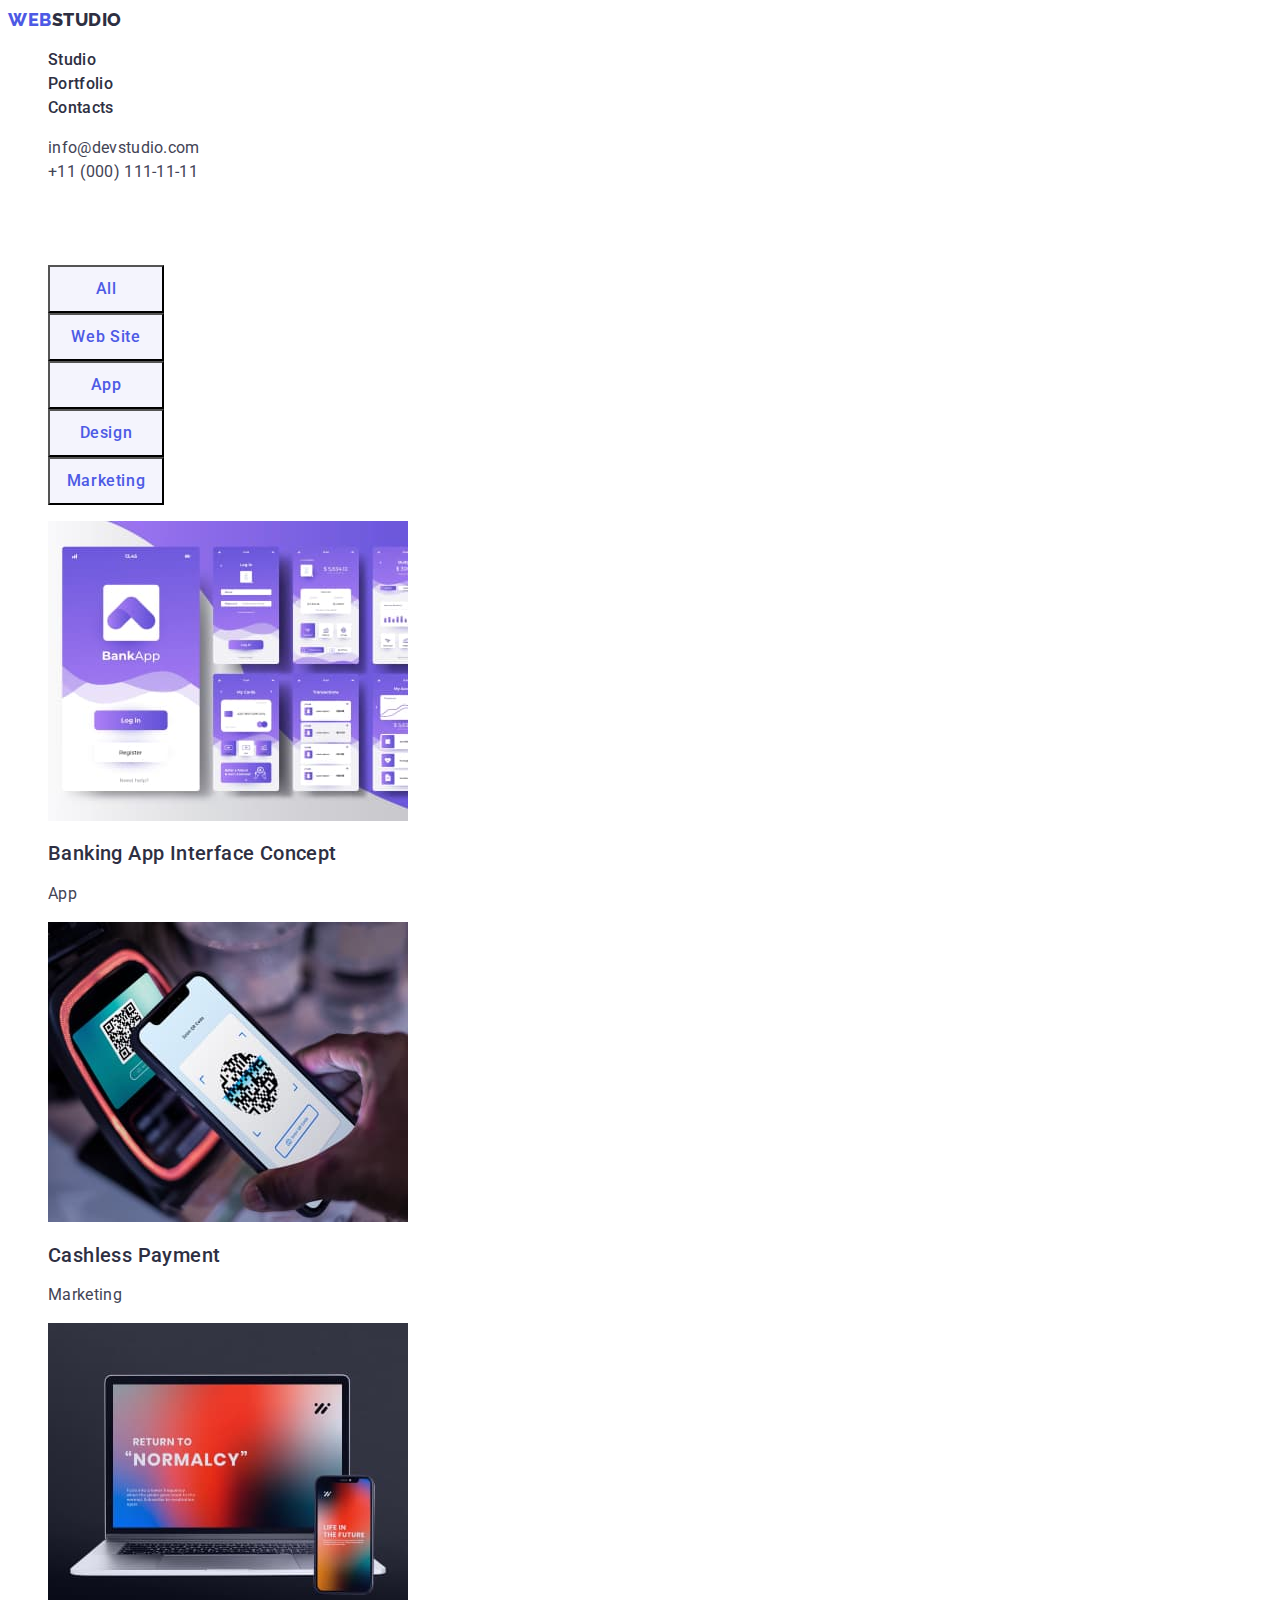
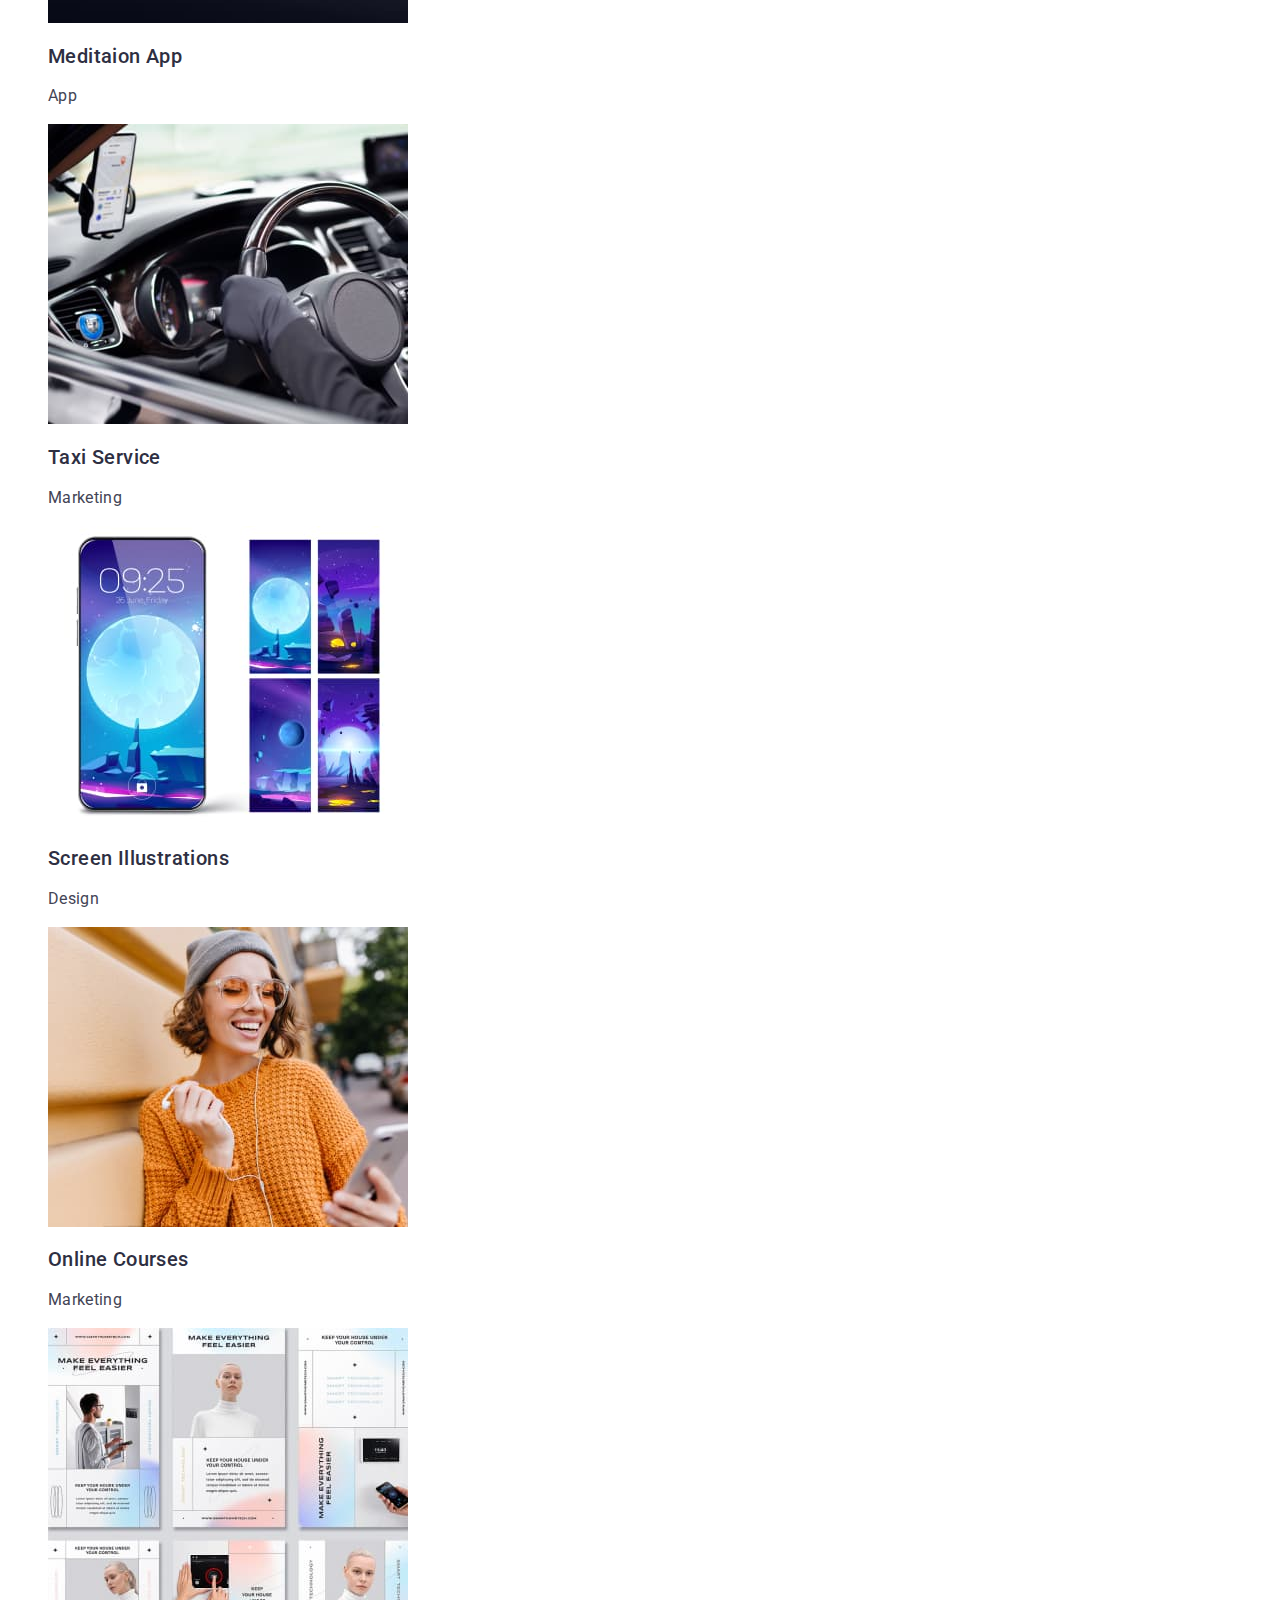
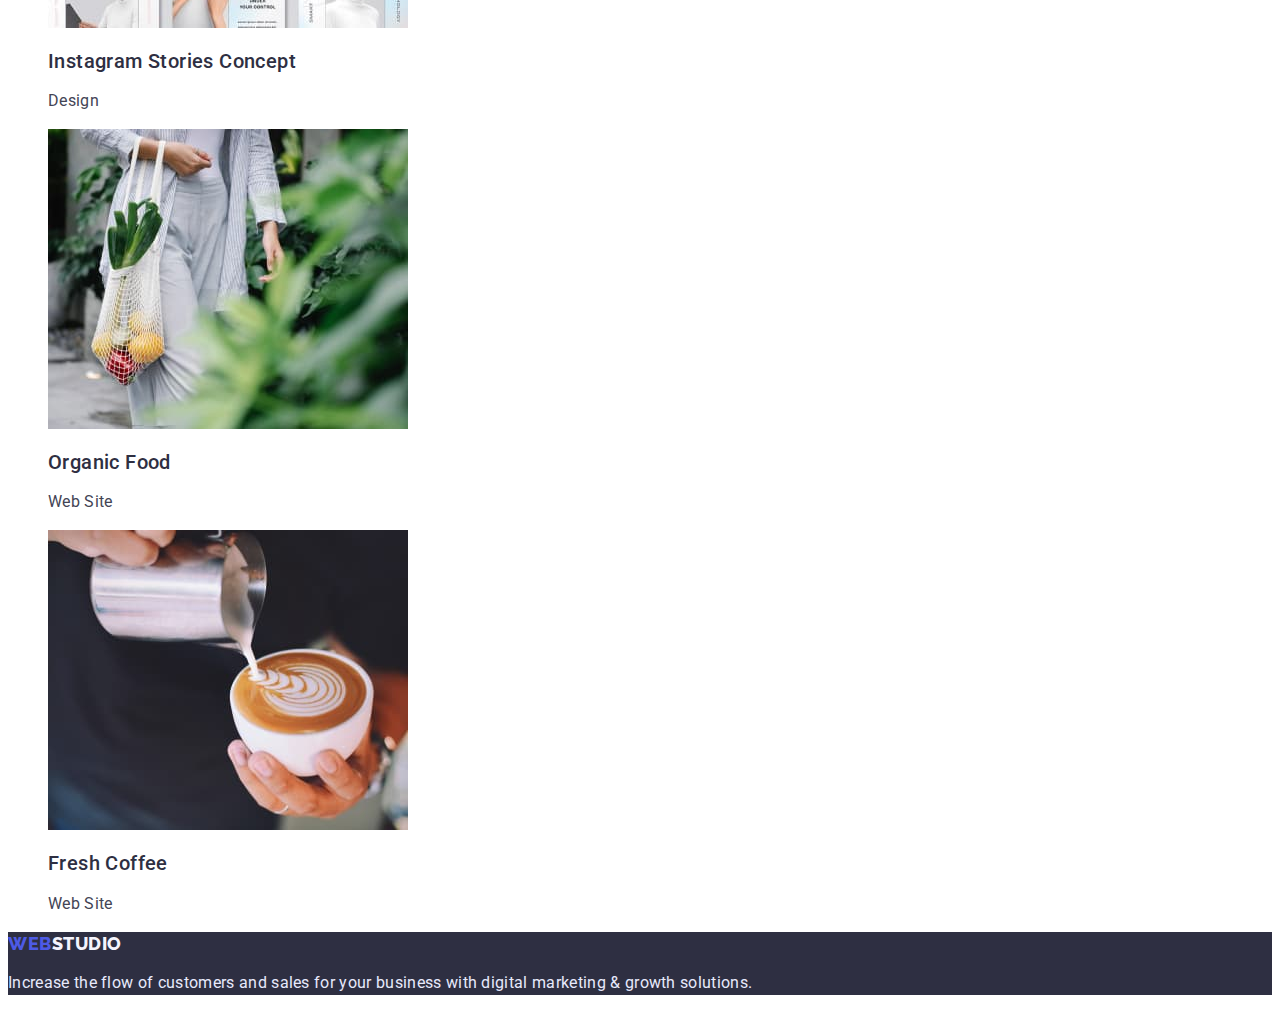
==== portfolio.html @ bd802d72 "Клонуємо репозиторій" ====
<!DOCTYPE html>
<html lang="en">
  <head>
    <meta charset="UTF-8" />
    <meta http-equiv="X-UA-Compatible" content="IE=edge" />
    <meta name="viewport" content="width=device-width, initial-scale=1.0" />
    <title>WebStudio</title>
    <link rel="preconnect" href="https://fonts.googleapis.com" />
    <link rel="preconnect" href="https://fonts.gstatic.com" crossorigin />
    <link
      href="https://fonts.googleapis.com/css2?family=Raleway:wght@800&family=Roboto:wght@400;500;700;900&display=swap"
      rel="stylesheet"
    />
    <link rel="stylesheet" href="./css/styles.css" />
  </head>

  <body>
    <!-- HEADER -->
    <header class="page-header">
      <nav class="page-nav">
        <!-- Logotype -->
        <a href="./index.html" class="logo-text link">
          <span class="logo-text-accent">Web</span>Studio
        </a>

        <!-- Nav -->
        <ul class="menu list">
          <li class="menu-item">
            <a class="menu-link link" href="./index.html">Studio</a>
          </li>
          <li class="menu-item">
            <a class="menu-link link" href="./portfolio.html">Portfolio</a>
          </li>
          <li class="menu-item">
            <a class="menu-link link" href="">Contacts</a>
          </li>
        </ul>
      </nav>

      <!-- Contacts -->
      <address class="contacts">
        <ul class="site-contacts list">
          <li>
            <a class="contacts-item link" href="mailto:info@devstudio.com"
              >info@devstudio.com</a
            >
          </li>
          <li>
            <a class="contacts-item link" href="tel:+110001111111"
              >+11 (000) 111-11-11</a
            >
          </li>
        </ul>
      </address>
    </header>

    <!-- MAIN -->
    <main>
      <!-- Portfolio -->
      <section class="portfolio-section">
        <h1 class="main-title hidden">Portfolio</h1>
        <ul class="filter-btn-list list">
          <li><button type="button" class="filter-btn">All</button></li>
          <li><button type="button" class="filter-btn">Web Site</button></li>
          <li><button type="button" class="filter-btn">App</button></li>
          <li><button type="button" class="filter-btn">Design</button></li>
          <li><button type="button" class="filter-btn">Marketing</button></li>
        </ul>

        <ul class="portfolio-list list">
          <li>
            <a class="link" href="">
              <img
                src="./images/portfolio/portfolio-img-1.jpg"
                alt="Banking App"
                width="360"
                height="300"
              />
              <h2 class="subtitle">Banking App Interface Concept</h2>
              <p class="text">App</p>
            </a>
          </li>
          <li>
            <a class="link" href="">
              <img
                src="./images/portfolio/portfolio-img-2.jpg"
                alt="Cashless Payment"
                width="360"
                height="300"
              />
              <h2 class="subtitle">Cashless Payment</h2>
              <p class="text">Marketing</p>
            </a>
          </li>
          <li>
            <a class="link" href="">
              <img
                src="./images/portfolio/portfolio-img-3.jpg"
                alt="Meditaion App"
                width="360"
                height="300"
              />
              <h2 class="subtitle">Meditaion App</h2>
              <p class="text">App</p>
            </a>
          </li>
          <li>
            <a class="link" href="">
              <img
                src="./images/portfolio/portfolio-img-4.jpg"
                alt="Taxi Service"
                width="360"
                height="300"
              />
              <h2 class="subtitle">Taxi Service</h2>
              <p class="text">Marketing</p>
            </a>
          </li>
          <li>
            <a class="link" href="">
              <img
                src="./images/portfolio/portfolio-img-5.jpg"
                alt="Screen Illustrations"
                width="360"
                height="300"
              />
              <h2 class="subtitle">Screen Illustrations</h2>
              <p class="text">Design</p>
            </a>
          </li>
          <li>
            <a class="link" href="">
              <img
                src="./images/portfolio/portfolio-img-6.jpg"
                alt="Online Courses"
                width="360"
                height="300"
              />
              <h2 class="subtitle">Online Courses</h2>
              <p class="text">Marketing</p>
            </a>
          </li>
          <li>
            <a class="link" href="">
              <img
                src="./images/portfolio/portfolio-img-7.jpg"
                alt="Instagram Stories"
                width="360"
                height="300"
              />
              <h2 class="subtitle">Instagram Stories Concept</h2>
              <p class="text">Design</p>
            </a>
          </li>
          <li>
            <a class="link" href="">
              <img
                src="./images/portfolio/portfolio-img-8.jpg"
                alt="Organic Food"
                width="360"
                height="300"
              />
              <h2 class="subtitle">Organic Food</h2>
              <p class="text">Web Site</p>
            </a>
          </li>
          <li>
            <a class="link" href="">
              <img
                src="./images/portfolio/portfolio-img-9.jpg"
                alt="Fresh Coffee"
                width="360"
                height="300"
              />
              <h2 class="subtitle">Fresh Coffee</h2>
              <p class="text">Web Site</p>
            </a>
          </li>
        </ul>
      </section>
    </main>

    <!-- FOOTER -->
    <footer class="page-footer">
      <a href="./index.html" class="logo-text logo-text-footer link">
        <span class="logo-text-accent">Web</span>Studio
      </a>
      <p class="footer-text">
        Increase the flow of customers and sales for your business with digital
        marketing & growth solutions.
      </p>
    </footer>
  </body>
</html>
---- css/styles.css ----
:root {
  --primary-bkg-color: #ffffff;
  --primary-text-color: #2e2f42;
  --body-text-color: #434455;
  --primary-brand-color: #4d5ae5;
  --accent-color: #404bbf;
  --success-messages-color: #31d0aa;
  --subtitle-text-color: #8e8f99;
  --hero-text-color: #ffffff;
  --footer-logo-color: #f4f4fd;
  --footer-text-color: #e7e9fc;
  --box-shadow: rgba(0, 0, 0, 0.15);
}

body {
  font-family: "Roboto", sans-serif;
  font-size: 16px;
  color: var(--primary-text-color);
  background-color: var(--primary-bkg-color);
}

.list {
  list-style: none;
}

.link {
  text-decoration: none;
}

.contacts {
  font-style: normal;
}

/* ==========HEADER========== */
.logo-text {
  font-family: "Raleway";
  font-weight: 800;
  font-size: 18px;
  line-height: 1.33;
  align-items: center;
  letter-spacing: 0.03em;
  text-transform: uppercase;
  color: var(--primary-text-color);
}
.logo-text-accent {
  color: var(--primary-brand-color);
}

.menu-link {
  font-weight: 500;
  line-height: 1.5;
  letter-spacing: 0.02em;
  color: var(--primary-text-color);
}

.menu-link:hover,
.menu-link:focus,
.menu-link:active {
  color: var(--accent-color);
}

.contacts-item {
  font-weight: 400;
  line-height: 1.5;
  letter-spacing: 0.02em;
  color: var(--body-text-color);
}

.contacts-item:hover,
.contacts-item:focus,
.contacts-item:active {
  color: var(--accent-color);
}
/* ==========/HEADER========== */

/* ==========MAIN PAGE========== */
/* ==========Hero========== */
.hero-section {
  background-color: var(--primary-text-color);
  color: var(--hero-text-color);
}

.hero-title {
  font-weight: 700;
  font-size: 56px;
  line-height: 1.07;
  text-align: center;
  letter-spacing: 0.02em;
}

.modal-btn {
  font-family: inherit;
  font-weight: 500;
  font-size: 16px;
  line-height: 1.5;
  width: 169px;
  height: 56px;
  color: var(--hero-text-color);
  background: var(--primary-brand-color);
  box-shadow: 0px 4px 4px var(--box-shadow);
  border-radius: 4px;
  cursor: pointer;
}

.modal-btn:hover,
.modal-btn:focus,
.modal-btn:active {
  background-color: var(--accent-color);
}
/* ==========/Hero========== */

/* ==========Our advantages========== */
.hidden {
  opacity: 0;
}

.subtitle {
  font-weight: 500;
  font-size: 20px;
  line-height: 1.2;
  letter-spacing: 0.02em;
  color: var(--primary-text-color);
}

.text {
  line-height: 1.5;
  letter-spacing: 0.02em;
  color: var(--body-text-color);
}
/* ==========/Our advantages========== */

/* ==========What are we doing========== */
.section-title {
  font-weight: 700;
  font-size: 36px;
  line-height: 1.11;
  text-align: center;
  letter-spacing: 0.02em;
  text-transform: capitalize;
  color: var(--primary-text-color);
}
/* ==========/What are we doing========== */

/* ==========Our Team========== */
.team-section {
  background-color: var(--footer-logo-color);
}

.team-list-item {
  background-color: var(--primary-bkg-color);
}
/* ==========/Our Team========== */
/* ==========/MAIN PAGE========== */

/* ==========FOOTER========== */
.page-footer {
  background-color: var(--primary-text-color);
}

.logo-text-footer {
  color: var(--footer-logo-color);
}

.footer-text {
  font-weight: 400;
  line-height: 1.5;
  letter-spacing: 0.02em;
  color: var(--footer-text-color);
}
/* ==========/FOOTER========== */

/* ==========PORTFOLIO PAGE========== */
.filter-btn {
  font-family: inherit;
  font-weight: 500;
  font-size: 16px;
  line-height: 1.5;
  letter-spacing: 0.04em;
  width: 116px;
  height: 48px;
  color: var(--primary-brand-color);
  background-color: var(--footer-logo-color);
  cursor: pointer;
}

.filter-btn:hover,
.filter-btn:focus,
.filter-btn:active {
  color: var(--hero-text-color);
  background-color: var(--accent-color);
}
/* ==========/PORTFOLIO PAGE========== */
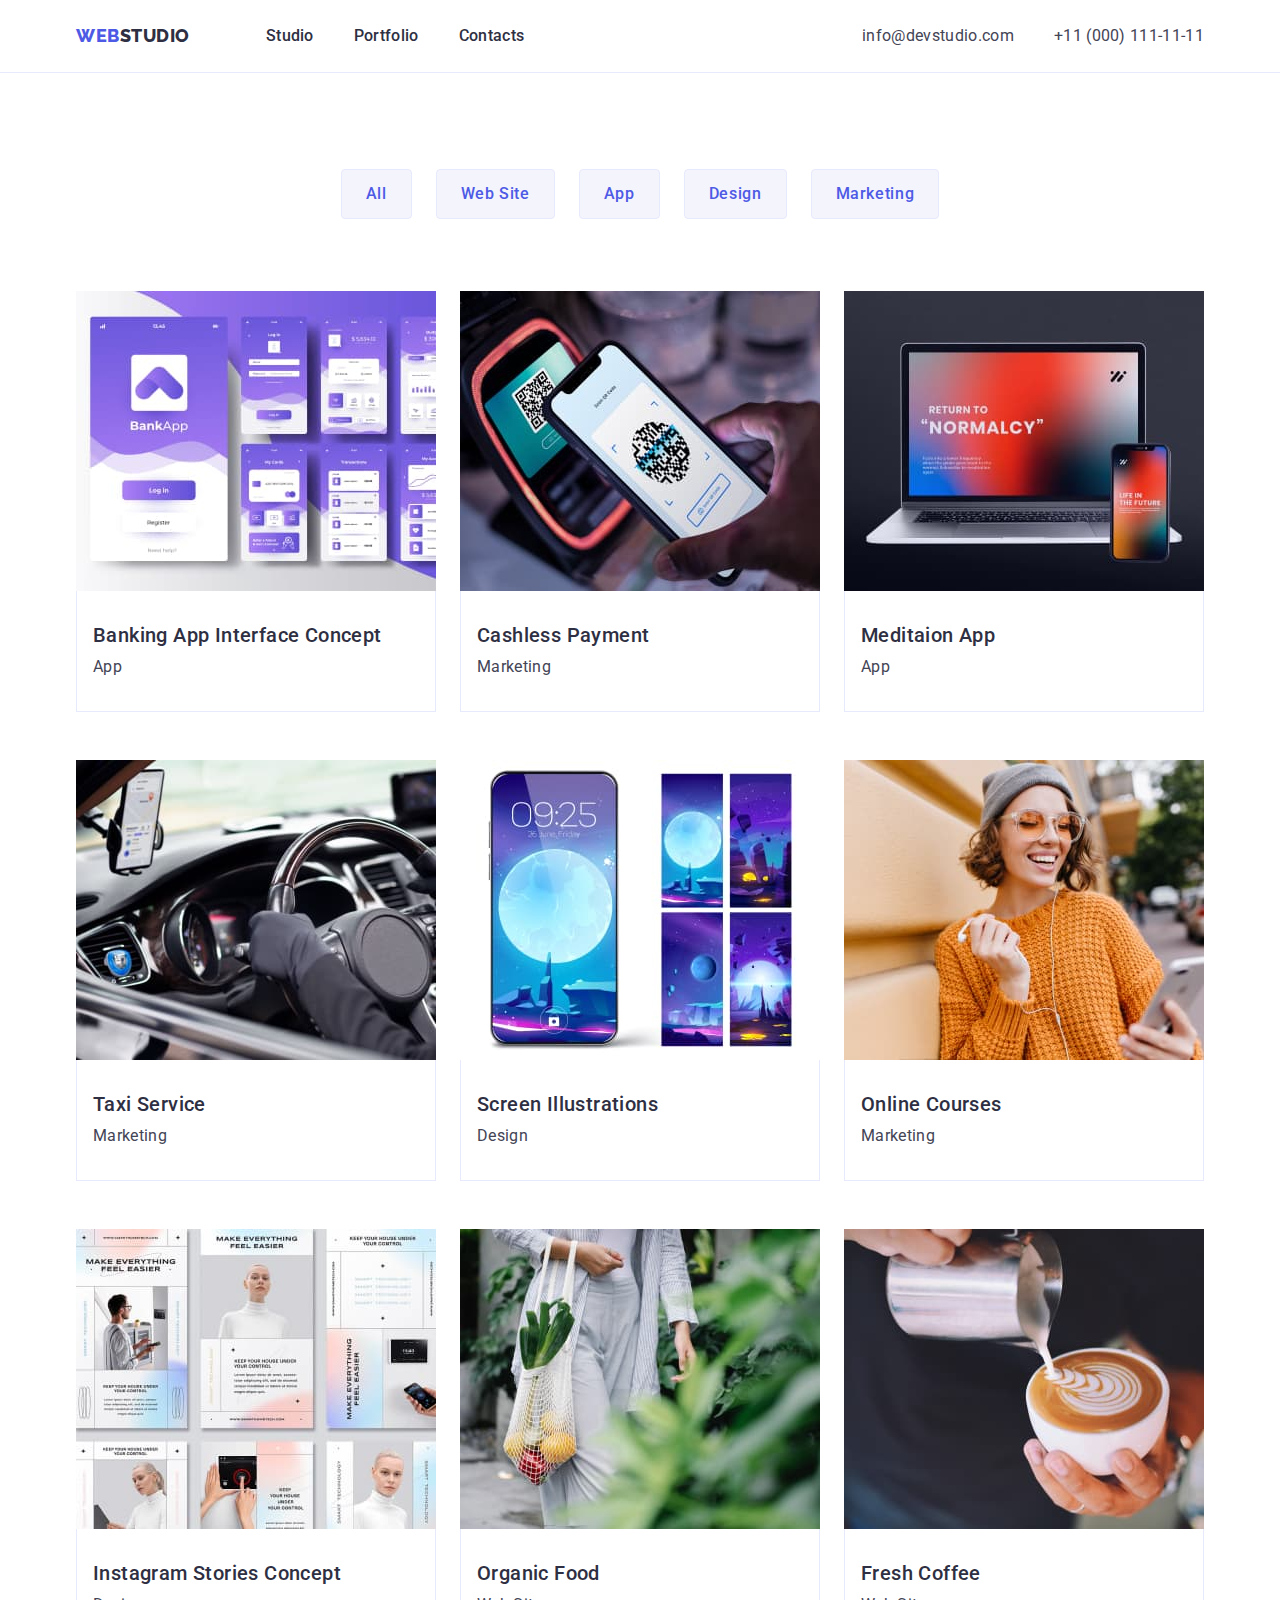
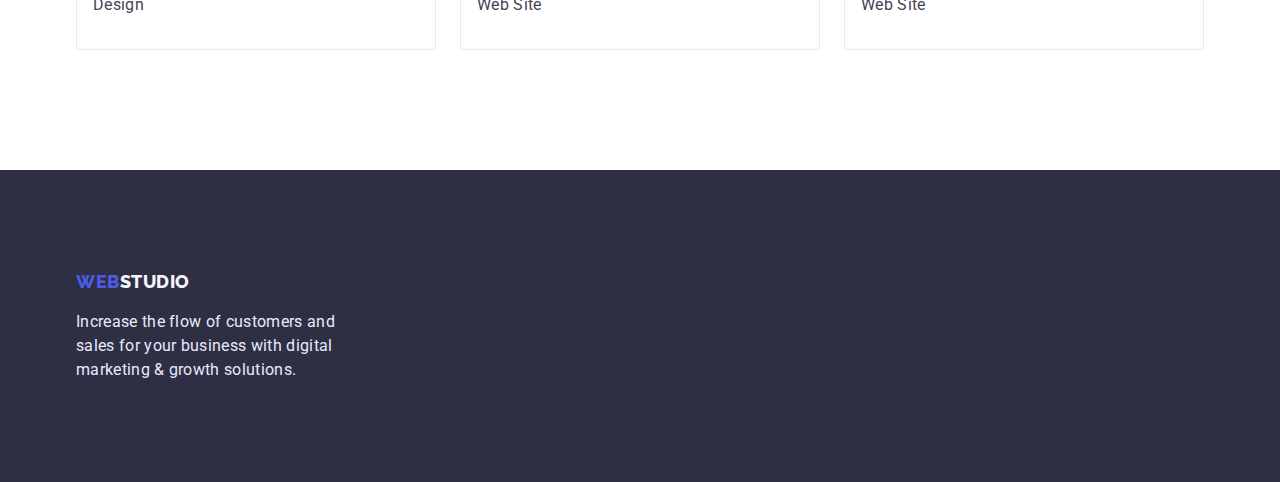
==== commit 0065817a: "Флексбокс закінчення" ====
--- a/portfolio.html
+++ b/portfolio.html
@@ -11,184 +11,222 @@
       href="https://fonts.googleapis.com/css2?family=Raleway:wght@800&family=Roboto:wght@400;500;700;900&display=swap"
       rel="stylesheet"
     />
+    <link
+      rel="stylesheet"
+      href="https://cdn.jsdelivr.net/npm/modern-normalize@1.1.0/modern-normalize.min.css"
+    />
     <link rel="stylesheet" href="./css/styles.css" />
   </head>
 
   <body>
     <!-- HEADER -->
-    <header class="page-header">
-      <nav class="page-nav">
-        <!-- Logotype -->
-        <a href="./index.html" class="logo-text link">
-          <span class="logo-text-accent">Web</span>Studio
-        </a>
-
-        <!-- Nav -->
-        <ul class="menu list">
-          <li class="menu-item">
-            <a class="menu-link link" href="./index.html">Studio</a>
-          </li>
-          <li class="menu-item">
-            <a class="menu-link link" href="./portfolio.html">Portfolio</a>
-          </li>
-          <li class="menu-item">
-            <a class="menu-link link" href="">Contacts</a>
-          </li>
-        </ul>
-      </nav>
-
-      <!-- Contacts -->
-      <address class="contacts">
-        <ul class="site-contacts list">
-          <li>
-            <a class="contacts-item link" href="mailto:info@devstudio.com"
-              >info@devstudio.com</a
-            >
-          </li>
-          <li>
-            <a class="contacts-item link" href="tel:+110001111111"
-              >+11 (000) 111-11-11</a
-            >
-          </li>
-        </ul>
-      </address>
+    <header class="page-header page-header-portfolio">
+      <div class="page-header-container container">
+        <nav class="page-nav">
+          <!-- Logotype -->
+          <a href="./index.html" class="logo-text link">
+            <span class="logo-text-accent">Web</span>Studio
+          </a>
+
+          <!-- Nav -->
+          <ul class="menu list">
+            <li class="menu-item">
+              <a class="menu-link link" href="./index.html">Studio</a>
+            </li>
+            <li class="menu-item">
+              <a class="menu-link link" href="./portfolio.html">Portfolio</a>
+            </li>
+            <li class="menu-item">
+              <a class="menu-link link" href="">Contacts</a>
+            </li>
+          </ul>
+        </nav>
+
+        <!-- Contacts -->
+        <address class="contacts">
+          <ul class="site-contacts list">
+            <li class="site-contacts-item">
+              <a class="contacts-link link" href="mailto:info@devstudio.com"
+                >info@devstudio.com</a
+              >
+            </li>
+            <li class="site-contacts-item">
+              <a class="contacts-link link" href="tel:+110001111111"
+                >+11 (000) 111-11-11</a
+              >
+            </li>
+          </ul>
+        </address>
+      </div>
     </header>
 
     <!-- MAIN -->
     <main>
       <!-- Portfolio -->
       <section class="portfolio-section">
-        <h1 class="main-title hidden">Portfolio</h1>
-        <ul class="filter-btn-list list">
-          <li><button type="button" class="filter-btn">All</button></li>
-          <li><button type="button" class="filter-btn">Web Site</button></li>
-          <li><button type="button" class="filter-btn">App</button></li>
-          <li><button type="button" class="filter-btn">Design</button></li>
-          <li><button type="button" class="filter-btn">Marketing</button></li>
-        </ul>
-
-        <ul class="portfolio-list list">
-          <li>
-            <a class="link" href="">
-              <img
-                src="./images/portfolio/portfolio-img-1.jpg"
-                alt="Banking App"
-                width="360"
-                height="300"
-              />
-              <h2 class="subtitle">Banking App Interface Concept</h2>
-              <p class="text">App</p>
-            </a>
-          </li>
-          <li>
-            <a class="link" href="">
-              <img
-                src="./images/portfolio/portfolio-img-2.jpg"
-                alt="Cashless Payment"
-                width="360"
-                height="300"
-              />
-              <h2 class="subtitle">Cashless Payment</h2>
-              <p class="text">Marketing</p>
-            </a>
-          </li>
-          <li>
-            <a class="link" href="">
-              <img
-                src="./images/portfolio/portfolio-img-3.jpg"
-                alt="Meditaion App"
-                width="360"
-                height="300"
-              />
-              <h2 class="subtitle">Meditaion App</h2>
-              <p class="text">App</p>
-            </a>
-          </li>
-          <li>
-            <a class="link" href="">
-              <img
-                src="./images/portfolio/portfolio-img-4.jpg"
-                alt="Taxi Service"
-                width="360"
-                height="300"
-              />
-              <h2 class="subtitle">Taxi Service</h2>
-              <p class="text">Marketing</p>
-            </a>
-          </li>
-          <li>
-            <a class="link" href="">
-              <img
-                src="./images/portfolio/portfolio-img-5.jpg"
-                alt="Screen Illustrations"
-                width="360"
-                height="300"
-              />
-              <h2 class="subtitle">Screen Illustrations</h2>
-              <p class="text">Design</p>
-            </a>
-          </li>
-          <li>
-            <a class="link" href="">
-              <img
-                src="./images/portfolio/portfolio-img-6.jpg"
-                alt="Online Courses"
-                width="360"
-                height="300"
-              />
-              <h2 class="subtitle">Online Courses</h2>
-              <p class="text">Marketing</p>
-            </a>
-          </li>
-          <li>
-            <a class="link" href="">
-              <img
-                src="./images/portfolio/portfolio-img-7.jpg"
-                alt="Instagram Stories"
-                width="360"
-                height="300"
-              />
-              <h2 class="subtitle">Instagram Stories Concept</h2>
-              <p class="text">Design</p>
-            </a>
-          </li>
-          <li>
-            <a class="link" href="">
-              <img
-                src="./images/portfolio/portfolio-img-8.jpg"
-                alt="Organic Food"
-                width="360"
-                height="300"
-              />
-              <h2 class="subtitle">Organic Food</h2>
-              <p class="text">Web Site</p>
-            </a>
-          </li>
-          <li>
-            <a class="link" href="">
-              <img
-                src="./images/portfolio/portfolio-img-9.jpg"
-                alt="Fresh Coffee"
-                width="360"
-                height="300"
-              />
-              <h2 class="subtitle">Fresh Coffee</h2>
-              <p class="text">Web Site</p>
-            </a>
-          </li>
-        </ul>
+        <div class="container">
+          <h1 class="main-title hidden">Portfolio</h1>
+          <ul class="filter-btn-list list">
+            <li class="filter-btn-item">
+              <button type="button" class="filter-btn">All</button>
+            </li>
+            <li class="filter-btn-item">
+              <button type="button" class="filter-btn">Web Site</button>
+            </li>
+            <li class="filter-btn-item">
+              <button type="button" class="filter-btn">App</button>
+            </li>
+            <li class="filter-btn-item">
+              <button type="button" class="filter-btn">Design</button>
+            </li>
+            <li class="filter-btn-item">
+              <button type="button" class="filter-btn">Marketing</button>
+            </li>
+          </ul>
+
+          <ul class="portfolio-list list">
+            <li class="portfolio-list-item">
+              <a class="portfolio-list-link link" href="">
+                <img
+                  src="./images/portfolio/portfolio-img-1.jpg"
+                  alt="Banking App"
+                  width="360"
+                  height="300"
+                />
+                <div class="portfolio-list-content">
+                  <h2 class="subtitle">Banking App Interface Concept</h2>
+                  <p class="text">App</p>
+                </div>
+              </a>
+            </li>
+            <li class="portfolio-list-item">
+              <a class="portfolio-list-link link" href="">
+                <img
+                  src="./images/portfolio/portfolio-img-2.jpg"
+                  alt="Cashless Payment"
+                  width="360"
+                  height="300"
+                />
+                <div class="portfolio-list-content">
+                  <h2 class="subtitle">Cashless Payment</h2>
+                  <p class="text">Marketing</p>
+                </div>
+              </a>
+            </li>
+            <li class="portfolio-list-item">
+              <a class="portfolio-list-link link" href="">
+                <img
+                  src="./images/portfolio/portfolio-img-3.jpg"
+                  alt="Meditaion App"
+                  width="360"
+                  height="300"
+                />
+                <div class="portfolio-list-content">
+                  <h2 class="subtitle">Meditaion App</h2>
+                  <p class="text">App</p>
+                </div>
+              </a>
+            </li>
+            <li class="portfolio-list-item">
+              <a class="portfolio-list-link link" href="">
+                <img
+                  src="./images/portfolio/portfolio-img-4.jpg"
+                  alt="Taxi Service"
+                  width="360"
+                  height="300"
+                />
+                <div class="portfolio-list-content">
+                  <h2 class="subtitle">Taxi Service</h2>
+                  <p class="text">Marketing</p>
+                </div>
+              </a>
+            </li>
+            <li class="portfolio-list-item">
+              <a class="portfolio-list-link link" href="">
+                <img
+                  src="./images/portfolio/portfolio-img-5.jpg"
+                  alt="Screen Illustrations"
+                  width="360"
+                  height="300"
+                />
+                <div class="portfolio-list-content">
+                  <h2 class="subtitle">Screen Illustrations</h2>
+                  <p class="text">Design</p>
+                </div>
+              </a>
+            </li>
+            <li class="portfolio-list-item">
+              <a class="portfolio-list-link link" href="">
+                <img
+                  src="./images/portfolio/portfolio-img-6.jpg"
+                  alt="Online Courses"
+                  width="360"
+                  height="300"
+                />
+                <div class="portfolio-list-content">
+                  <h2 class="subtitle">Online Courses</h2>
+                  <p class="text">Marketing</p>
+                </div>
+              </a>
+            </li>
+            <li class="portfolio-list-item">
+              <a class="portfolio-list-link link" href="">
+                <img
+                  src="./images/portfolio/portfolio-img-7.jpg"
+                  alt="Instagram Stories"
+                  width="360"
+                  height="300"
+                />
+                <div class="portfolio-list-content">
+                  <h2 class="subtitle">Instagram Stories Concept</h2>
+                  <p class="text">Design</p>
+                </div>
+              </a>
+            </li>
+            <li class="portfolio-list-item">
+              <a class="portfolio-list-link link" href="">
+                <img
+                  src="./images/portfolio/portfolio-img-8.jpg"
+                  alt="Organic Food"
+                  width="360"
+                  height="300"
+                />
+                <div class="portfolio-list-content">
+                  <h2 class="subtitle">Organic Food</h2>
+                  <p class="text">Web Site</p>
+                </div>
+              </a>
+            </li>
+            <li class="portfolio-list-item">
+              <a class="portfolio-list-link link" href="">
+                <img
+                  src="./images/portfolio/portfolio-img-9.jpg"
+                  alt="Fresh Coffee"
+                  width="360"
+                  height="300"
+                />
+                <div class="portfolio-list-content">
+                  <h2 class="subtitle">Fresh Coffee</h2>
+                  <p class="text">Web Site</p>
+                </div>
+              </a>
+            </li>
+          </ul>
+        </div>
       </section>
     </main>
 
     <!-- FOOTER -->
     <footer class="page-footer">
-      <a href="./index.html" class="logo-text logo-text-footer link">
-        <span class="logo-text-accent">Web</span>Studio
-      </a>
-      <p class="footer-text">
-        Increase the flow of customers and sales for your business with digital
-        marketing & growth solutions.
-      </p>
+      <div class="container">
+        <a href="./index.html" class="logo-text logo-text-footer link">
+          <span class="logo-text-accent">Web</span>Studio
+        </a>
+        <p class="footer-text">
+          Increase the flow of customers and sales for your business with
+          digital marketing & growth solutions.
+        </p>
+      </div>
     </footer>
   </body>
 </html>
--- a/css/styles.css
+++ b/css/styles.css
@@ -9,7 +9,6 @@
   --hero-text-color: #ffffff;
   --footer-logo-color: #f4f4fd;
   --footer-text-color: #e7e9fc;
-  --box-shadow: rgba(0, 0, 0, 0.15);
 }
 
 body {
@@ -19,6 +18,32 @@
   background-color: var(--primary-bkg-color);
 }
 
+h1,
+h2,
+h3,
+h4,
+h5,
+h6,
+p {
+  margin-top: 0;
+  margin-bottom: 0;
+}
+
+ul,
+ol {
+  margin-top: 0;
+  margin-bottom: 0;
+  padding-left: 0;
+}
+
+img {
+  display: block;
+}
+
+button {
+  cursor: pointer;
+}
+
 .list {
   list-style: none;
 }
@@ -31,7 +56,81 @@
   font-style: normal;
 }
 
+/* ==========COMPONENTS========== */
+.section {
+  padding-top: 120px;
+  padding-bottom: 120px;
+}
+
+.container {
+  width: 1158px;
+  margin-left: auto;
+  margin-right: auto;
+  padding-right: 15px;
+  padding-left: 15px;
+}
+
+.section-title {
+  font-weight: 700;
+  font-size: 36px;
+  line-height: 1.11;
+  text-align: center;
+  letter-spacing: 0.02em;
+  text-transform: capitalize;
+  margin-bottom: 72px;
+  color: var(--primary-text-color);
+}
+
+.subtitle {
+  font-weight: 500;
+  font-size: 20px;
+  line-height: 1.2;
+  letter-spacing: 0.02em;
+  margin-bottom: 8px;
+  color: var(--primary-text-color);
+}
+
+.text {
+  line-height: 1.5;
+  letter-spacing: 0.02em;
+  color: var(--body-text-color);
+}
+
+.hidden {
+  position: absolute;
+  width: 1px;
+  height: 1px;
+  margin: -1px;
+  border: 0;
+  padding: 0;
+  white-space: nowrap;
+  clip-path: inset(100%);
+  clip: rect(0 0 0 0);
+  overflow: hidden;
+}
+/* ==========/COMPONENTS========== */
+
 /* ==========HEADER========== */
+.page-header-container {
+  display: flex;
+  align-items: center;
+}
+
+.page-nav {
+  display: flex;
+  align-items: center;
+}
+
+.menu {
+  display: flex;
+  align-items: center;
+}
+
+.site-contacts {
+  display: flex;
+  align-items: center;
+}
+
 .logo-text {
   font-family: "Raleway";
   font-weight: 800;
@@ -40,10 +139,18 @@
   align-items: center;
   letter-spacing: 0.03em;
   text-transform: uppercase;
-  color: var(--primary-text-color);
-}
+  margin-right: 76px;
+  padding-top: 24px;
+  padding-bottom: 24px;
+  color: var(--primary-text-color);
+}
+
 .logo-text-accent {
   color: var(--primary-brand-color);
+}
+
+.menu-item:not(:last-child) {
+  margin-right: 40px;
 }
 
 .menu-link {
@@ -59,16 +166,24 @@
   color: var(--accent-color);
 }
 
-.contacts-item {
+.contacts {
+  margin-left: auto;
+}
+
+.site-contacts-item:not(:last-child):not(:last-child) {
+  margin-right: 40px;
+}
+
+.contacts-link {
   font-weight: 400;
   line-height: 1.5;
   letter-spacing: 0.02em;
   color: var(--body-text-color);
 }
 
-.contacts-item:hover,
-.contacts-item:focus,
-.contacts-item:active {
+.contacts-link:hover,
+.contacts-link:focus,
+.contacts-link:active {
   color: var(--accent-color);
 }
 /* ==========/HEADER========== */
@@ -76,16 +191,22 @@
 /* ==========MAIN PAGE========== */
 /* ==========Hero========== */
 .hero-section {
+  padding-top: 188px;
+  padding-bottom: 188px;
+  text-align: center;
   background-color: var(--primary-text-color);
   color: var(--hero-text-color);
 }
 
 .hero-title {
+  width: 496px;
   font-weight: 700;
   font-size: 56px;
   line-height: 1.07;
-  text-align: center;
-  letter-spacing: 0.02em;
+  letter-spacing: 0.02em;
+  margin-bottom: 48px;
+  margin-right: auto;
+  margin-left: auto;
 }
 
 .modal-btn {
@@ -93,13 +214,17 @@
   font-weight: 500;
   font-size: 16px;
   line-height: 1.5;
-  width: 169px;
-  height: 56px;
+  min-width: 169px;
+  padding-top: 16px;
+  padding-right: 32px;
+  padding-bottom: 16px;
+  padding-left: 32px;
+  justify-content: center;
   color: var(--hero-text-color);
   background: var(--primary-brand-color);
-  box-shadow: 0px 4px 4px var(--box-shadow);
+  box-shadow: 0px 4px 4px rgba(0, 0, 0, 0.15);
+  border: transparent;
   border-radius: 4px;
-  cursor: pointer;
 }
 
 .modal-btn:hover,
@@ -110,34 +235,32 @@
 /* ==========/Hero========== */
 
 /* ==========Our advantages========== */
-.hidden {
-  opacity: 0;
-}
-
-.subtitle {
-  font-weight: 500;
-  font-size: 20px;
-  line-height: 1.2;
-  letter-spacing: 0.02em;
-  color: var(--primary-text-color);
-}
-
-.text {
-  line-height: 1.5;
-  letter-spacing: 0.02em;
-  color: var(--body-text-color);
+.advantages-list {
+  display: flex;
+  flex-wrap: wrap;
+  align-items: center;
+  gap: 24px;
+}
+
+.advantages-list-item {
+  flex-basis: calc((100% - 72px) / 4);
 }
 /* ==========/Our advantages========== */
 
 /* ==========What are we doing========== */
-.section-title {
-  font-weight: 700;
-  font-size: 36px;
-  line-height: 1.11;
-  text-align: center;
-  letter-spacing: 0.02em;
-  text-transform: capitalize;
-  color: var(--primary-text-color);
+.examples-of-work {
+  padding-bottom: 120px;
+}
+
+.examples-of-work-list {
+  display: flex;
+  flex-wrap: wrap;
+  align-items: center;
+  gap: 24px;
+}
+
+.examples-of-work-item {
+  flex-basis: calc((100% - 48px) / 3);
 }
 /* ==========/What are we doing========== */
 
@@ -146,18 +269,39 @@
   background-color: var(--footer-logo-color);
 }
 
+.team-list {
+  display: flex;
+  flex-wrap: wrap;
+  align-items: center;
+  gap: 24px;
+}
+
 .team-list-item {
+  text-align: center;
+  flex-basis: calc((100% - 72px) / 4);
+  box-shadow: 0px 1px 6px rgba(46, 47, 66, 0.08),
+    0px 1px 1px rgba(46, 47, 66, 0.16), 0px 2px 1px rgba(46, 47, 66, 0.08);
+  border-radius: 0px 0px 4px 4px;
   background-color: var(--primary-bkg-color);
+}
+
+.team-section-content {
+  padding-top: 32px;
+  padding-bottom: 32px;
 }
 /* ==========/Our Team========== */
 /* ==========/MAIN PAGE========== */
 
 /* ==========FOOTER========== */
 .page-footer {
+  padding-top: 100px;
+  padding-bottom: 100px;
   background-color: var(--primary-text-color);
 }
 
 .logo-text-footer {
+  padding: 0;
+  margin: 0;
   color: var(--footer-logo-color);
 }
 
@@ -165,22 +309,42 @@
   font-weight: 400;
   line-height: 1.5;
   letter-spacing: 0.02em;
+  width: 264px;
+  margin-top: 16px;
   color: var(--footer-text-color);
 }
 /* ==========/FOOTER========== */
 
 /* ==========PORTFOLIO PAGE========== */
+.page-header-portfolio {
+  border-bottom: 1px solid var(--footer-text-color);
+}
+
+.portfolio-section {
+  padding-top: 96px;
+  padding-bottom: 120px;
+}
+
+.filter-btn-list {
+  display: flex;
+  justify-content: center;
+  margin-bottom: 72px;
+}
+
 .filter-btn {
   font-family: inherit;
   font-weight: 500;
   font-size: 16px;
   line-height: 1.5;
   letter-spacing: 0.04em;
-  width: 116px;
-  height: 48px;
+  padding-top: 12px;
+  padding-right: 24px;
+  padding-bottom: 12px;
+  padding-left: 24px;
   color: var(--primary-brand-color);
   background-color: var(--footer-logo-color);
-  cursor: pointer;
+  border: 1px solid var(--footer-text-color);
+  border-radius: 4px;
 }
 
 .filter-btn:hover,
@@ -188,5 +352,32 @@
 .filter-btn:active {
   color: var(--hero-text-color);
   background-color: var(--accent-color);
+  border: transparent;
+  box-shadow: 0px 3px 1px rgba(0, 0, 0, 0.1), 0px 2px 1px rgba(0, 0, 0, 0.08),
+    0px 2px 2px rgba(0, 0, 0, 0.12);
+}
+
+.filter-btn-item:not(:last-child) {
+  margin-right: 24px;
+}
+
+.portfolio-list {
+  display: flex;
+  flex-wrap: wrap;
+  align-items: center;
+  column-gap: 24px;
+  row-gap: 48px;
+}
+
+.portfolio-list-item {
+  flex-basis: calc((100% - 72px) / 3);
+}
+
+.portfolio-list-content {
+  border: 1px solid var(--footer-text-color);
+  border-top: none;
+  padding-top: 32px;
+  padding-bottom: 32px;
+  padding-left: 16px;
 }
 /* ==========/PORTFOLIO PAGE========== */
